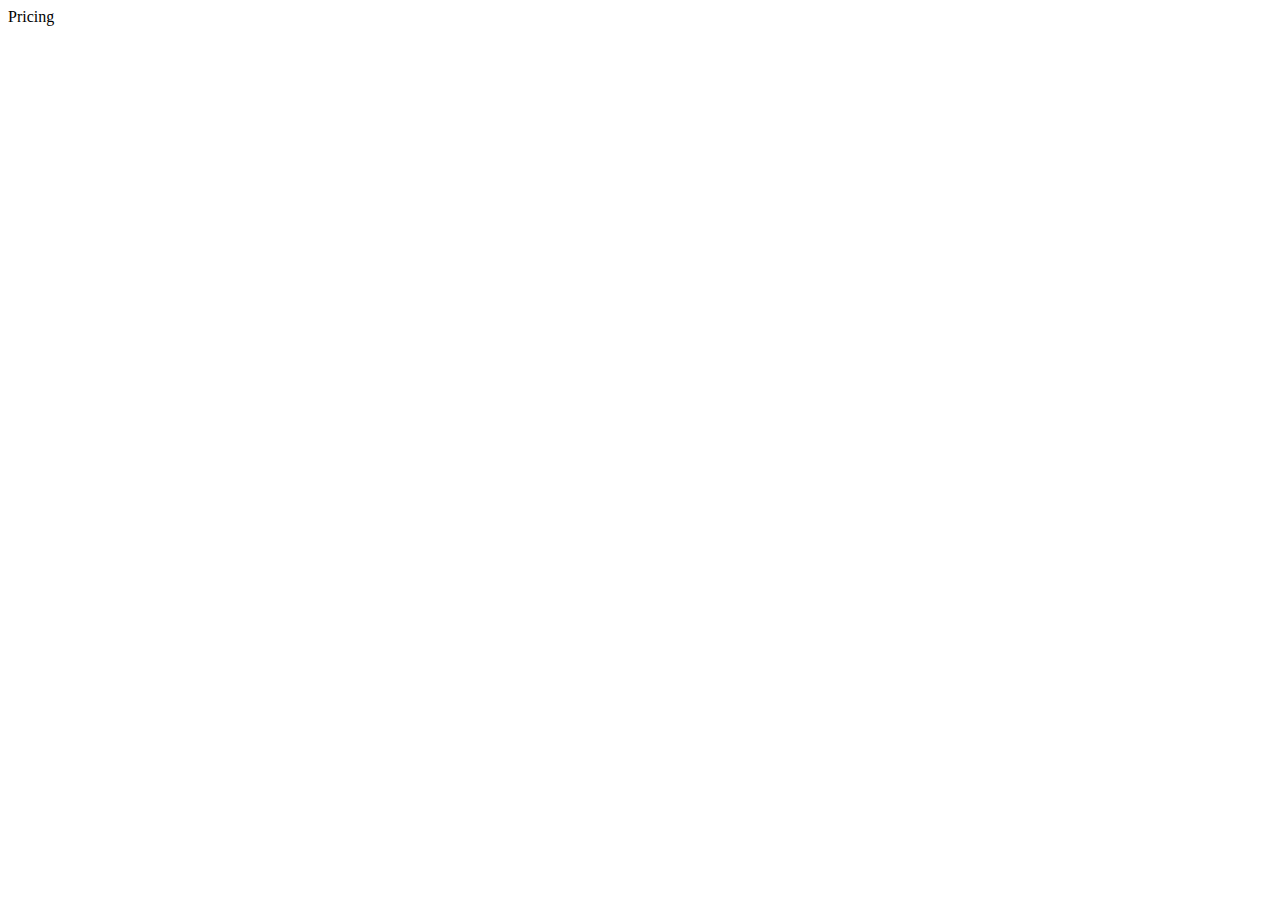
==== Projects/ChallengeSet02/Challenge03/index.html @ 6777ebe1 "added the third and fourth challenges" ====
<!DOCTYPE html>
<html lang="en">
  <head>
    <meta charset="UTF-8" />
    <meta http-equiv="X-UA-Compatible" content="IE=edge" />
    <meta name="viewport" content="width=device-width, initial-scale=1.0" />
    <title>Mintbean Learn-a-bit Challenge 03 - Pricing</title>
  </head>

  <body>
    Pricing
  </body>
</html>
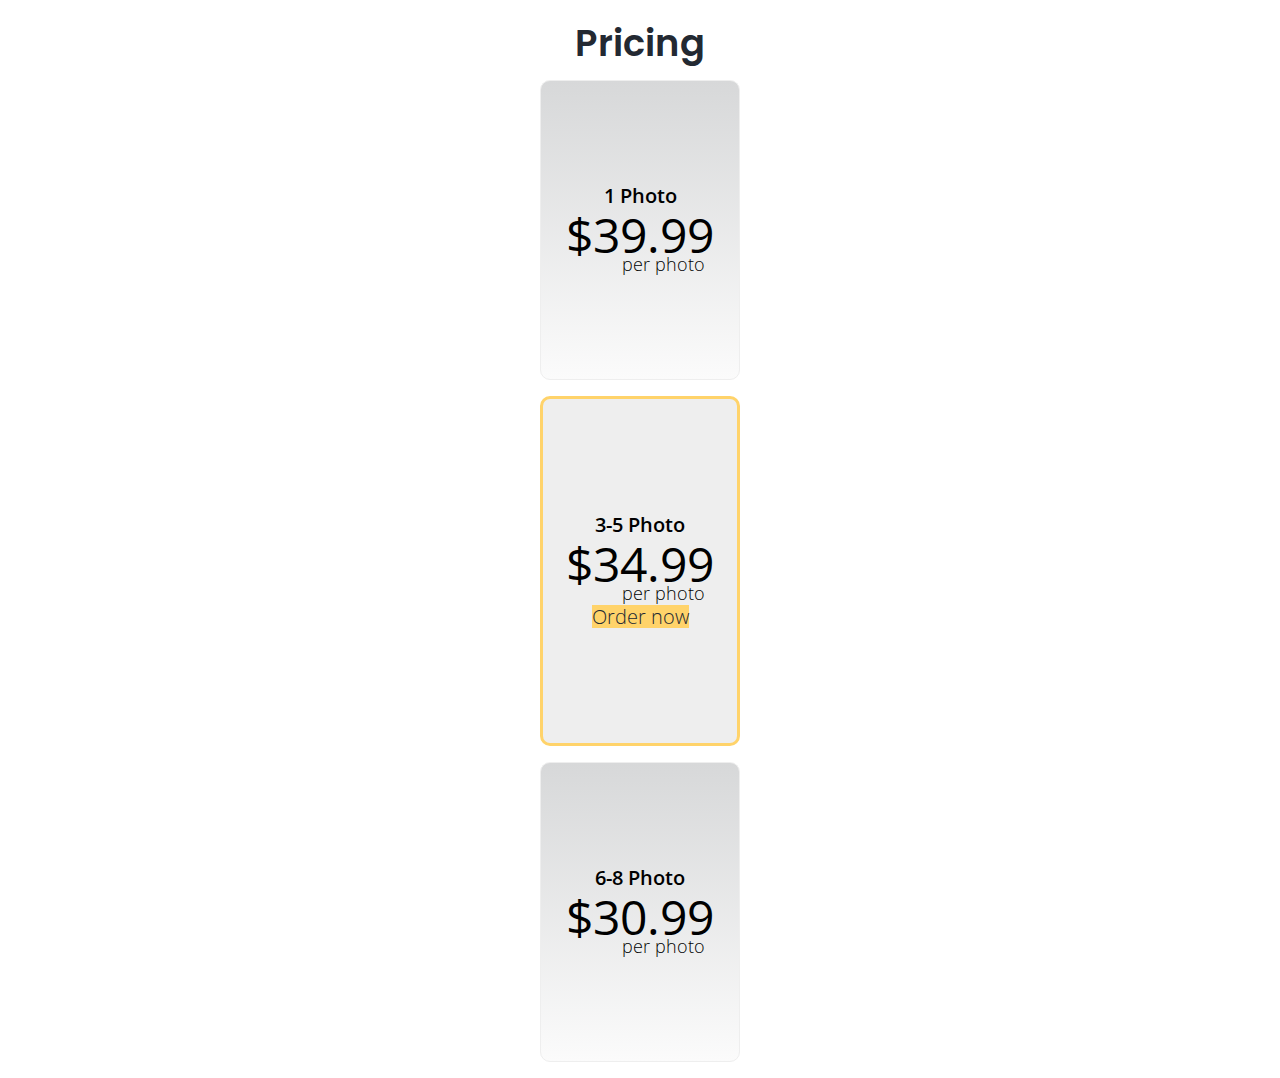
==== commit 2242136c: "end of day. Large amount of mobile work finished. Some questions for mentors tomorrow about chosen s" ====
--- a/Projects/ChallengeSet02/Challenge03/index.html
+++ b/Projects/ChallengeSet02/Challenge03/index.html
@@ -4,10 +4,42 @@
     <meta charset="UTF-8" />
     <meta http-equiv="X-UA-Compatible" content="IE=edge" />
     <meta name="viewport" content="width=device-width, initial-scale=1.0" />
-    <title>Mintbean Learn-a-bit Challenge 03 - Pricing</title>
+    <title>Mintbean Learn-a-bit Challenge 03 - Pricing - Jeremy Dryden</title>
+
+    <link rel="preconnect" href="https://fonts.googleapis.com" />
+    <link rel="preconnect" href="https://fonts.gstatic.com" crossorigin />
+    <link
+      href="https://fonts.googleapis.com/css2?family=Open+Sans:wght@300;400;600;700;800&family=Poppins:wght@100;200;300;400;500;600;700;800;900&display=swap"
+      rel="stylesheet"
+    />
+    <link rel="stylesheet" href="./styles/reset.css" />
+    <link rel="stylesheet" href="./styles/main.css" />
   </head>
 
   <body>
-    Pricing
+    <div class="wrapper">
+      <h1>Pricing</h1>
+
+      <article>
+        <section class="card">
+          <div class="description">1 Photo</div>
+          <div class="price">$39.99</div>
+          <div class="quantity">per photo</div>
+          <a class="order-now hide-me" href="./#">Order now</a>
+        </section>
+        <section class="card highlighted">
+          <div class="description">3-5 Photo</div>
+          <div class="price">$34.99</div>
+          <div class="quantity">per photo</div>
+          <a class="order-now" href="./#">Order now</a>
+        </section>
+        <section class="card">
+          <div class="description">6-8 Photo</div>
+          <div class="price">$30.99</div>
+          <div class="quantity">per photo</div>
+          <a class="order-now hide-me" href="./#">Order now</a>
+        </section>
+      </article>
+    </div>
   </body>
 </html>
--- a/Projects/ChallengeSet02/Challenge03/styles/main.css
+++ b/Projects/ChallengeSet02/Challenge03/styles/main.css
@@ -0,0 +1,129 @@
+:root {
+  --base-font-size: 125%;
+
+  --font-weight-thin: 100;
+  --font-weight-light: 300;
+  --font-weight-regular: 400;
+  --font-weight-semiBold: 600;
+
+  --heading-font-family: "Poppins", "sans-serif";
+  --heading-font-weight: var(--font-weight-semiBold);
+  --heading-font-size: 2.3rem;
+  --heading-line-height: 3rem;
+
+  --body-font-family: "Open Sans", "sans-serif";
+  --body-font-weight: var(--font-weight-light);
+  --body-font-size: var(--base-font-size);
+  --body-line-height: 1.45rem;
+
+  /* breakpoint sizes */
+  --width-regular: 1600px;
+  --width-tablet: 800px;
+  --width-mobile: 750px;
+
+  /* colours */
+  --black: #232932; /* charade */
+  --mako: #3a3f47;
+  --mako-shadow: #3a3f4787;
+  --iron: #d7d8d9;
+  --alabaster: #fbfbfb;
+  --offwhite: #eeeeee;
+  --white: #ffffff;
+  --goldenrod: #ffd36a;
+}
+
+body {
+  margin: 0;
+  padding: 0;
+
+  font-family: var(--body-font-family);
+  font-size: var(--body-font-size);
+  font-weight: var(--body-font-weight);
+  line-height: var(--body-line-height);
+}
+
+h1 {
+  font-family: var(--heading-font-family);
+  font-size: var(--heading-font-size);
+  font-weight: var(--heading-font-weight);
+  text-align: center;
+  margin-top: 2rem;
+
+  color: var(--black);
+}
+
+.wrapper {
+  display: flex;
+  flex-direction: column;
+  justify-content: center;
+}
+
+article {
+  display: flex;
+  flex-direction: column;
+  justify-content: center;
+  align-items: center;
+}
+
+.card {
+  display: flex;
+  flex-direction: column;
+  justify-content: center;
+
+  border: 1px solid var(--offwhite);
+  min-height: 300px;
+  margin-bottom: 1rem;
+
+  min-width: 200px;
+  max-width: 300px;
+
+  border-radius: 10px;
+  background: linear-gradient(var(--iron), var(--alabaster));
+}
+
+.card > div,
+.card > a {
+  /* border: 1px solid black; */
+  display: inline;
+  align-self: center;
+}
+
+.card .description {
+  font-family: var(--body-font-family);
+  font-weight: var(--font-weight-semiBold);
+  margin-bottom: 1rem;
+}
+
+.card .price {
+  font-family: var(--body-font-family);
+  font-size: 3rem;
+  font-weight: var(--font-weight-regular);
+  margin-bottom: 0.4rem;
+}
+
+.card .quantity {
+  font-family: var(--body-font-family);
+  font-size: 1.1rem;
+  position: relative;
+  left: 12%;
+}
+
+.card .order-now {
+  display: inline-block;
+  font-family: var(--body-font-family);
+  text-decoration: none;
+
+  color: var(--black);
+  background-color: var(--goldenrod);
+}
+
+.highlighted {
+  border: 3px solid var(--goldenrod);
+  min-height: 350px;
+  background: var(--offwhite);
+}
+
+.card a.hide-me {
+  display: none;
+  visibility: hidden;
+}
